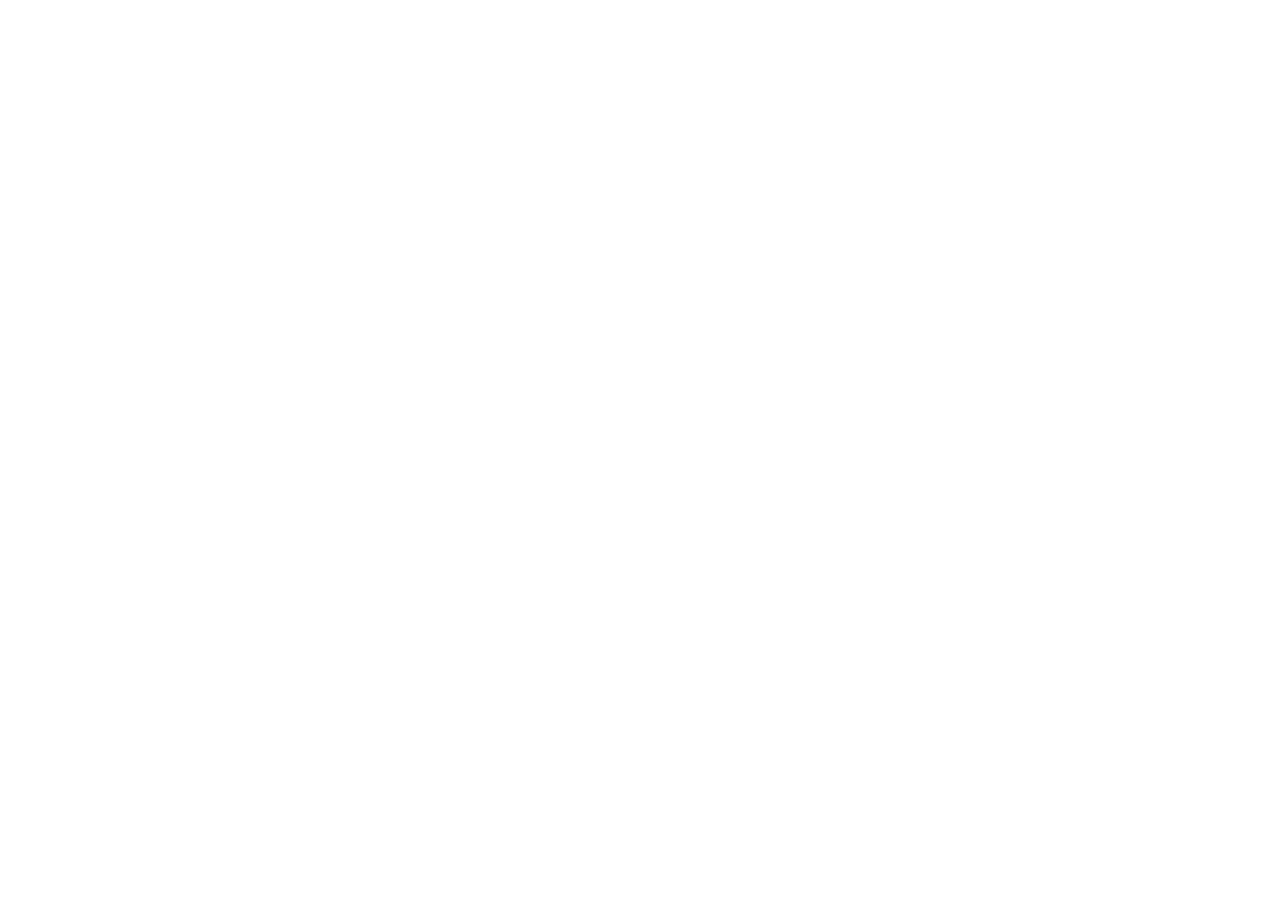
==== Level 1/Task 1/index.html @ 11c40ae3 "Files and Folder Created" ====
<!DOCTYPE html>
<html lang="en">
<head>
    <meta charset="UTF-8">
    <meta http-equiv="X-UA-Compatible" content="IE=edge">
    <meta name="viewport" content="width=device-width, initial-scale=1.0">
    <title>Document</title>
</head>
<body>
    
</body>
</html>
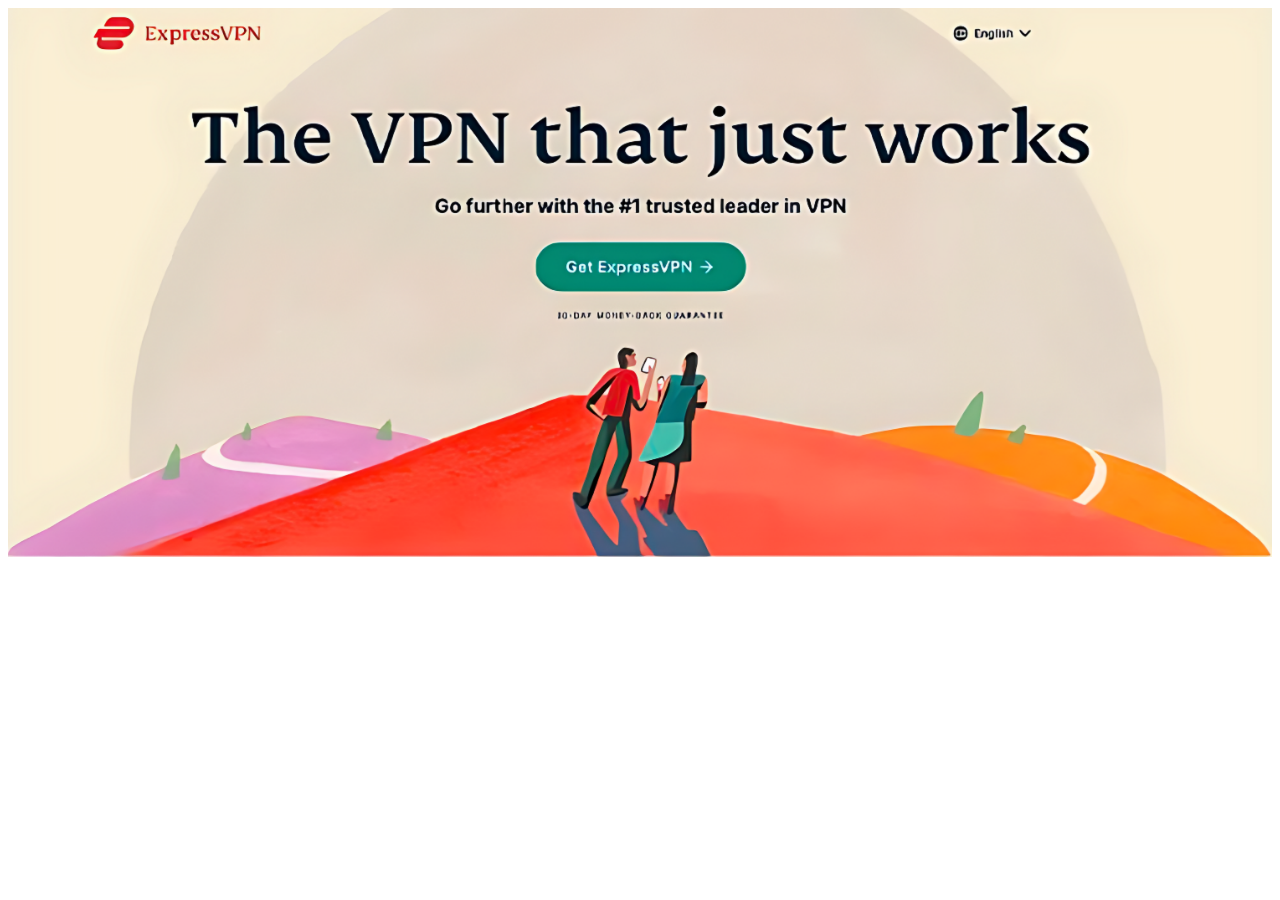
==== commit ee09de84: "header section completed" ====
--- a/Level 1/Task 1/index.html
+++ b/Level 1/Task 1/index.html
@@ -1,12 +1,17 @@
 <!DOCTYPE html>
 <html lang="en">
-<head>
-    <meta charset="UTF-8">
-    <meta http-equiv="X-UA-Compatible" content="IE=edge">
-    <meta name="viewport" content="width=device-width, initial-scale=1.0">
-    <title>Document</title>
-</head>
-<body>
-    
-</body>
-</html>+  <head>
+    <meta charset="UTF-8" />
+    <meta http-equiv="X-UA-Compatible" content="IE=edge" />
+    <meta name="viewport" content="width=device-width, initial-scale=1.0" />
+    <title>Landing Page</title>
+    <link rel="stylesheet" href="style.css" />
+  </head>
+  <body>
+   <img class="fullscreen-image" src="./Assests/Images/Capture.PNG" alt="Error 404" />
+      <!-- <div><img src="" alt="">
+    <h1>Secure access, worldwide</h1>
+    <p>Lorem ipsum dolor sit amet dolor sit amet dolor sit amet</p> -->
+</div>
+  </body>
+</html>
--- a/Level 1/Task 1/style.css
+++ b/Level 1/Task 1/style.css
@@ -0,0 +1,8 @@
+.fullscreen-image {
+    position: relative;
+    top: 0;
+    left: 0;
+    width: 100%;
+    height: 100%;
+    object-fit: cover;
+}
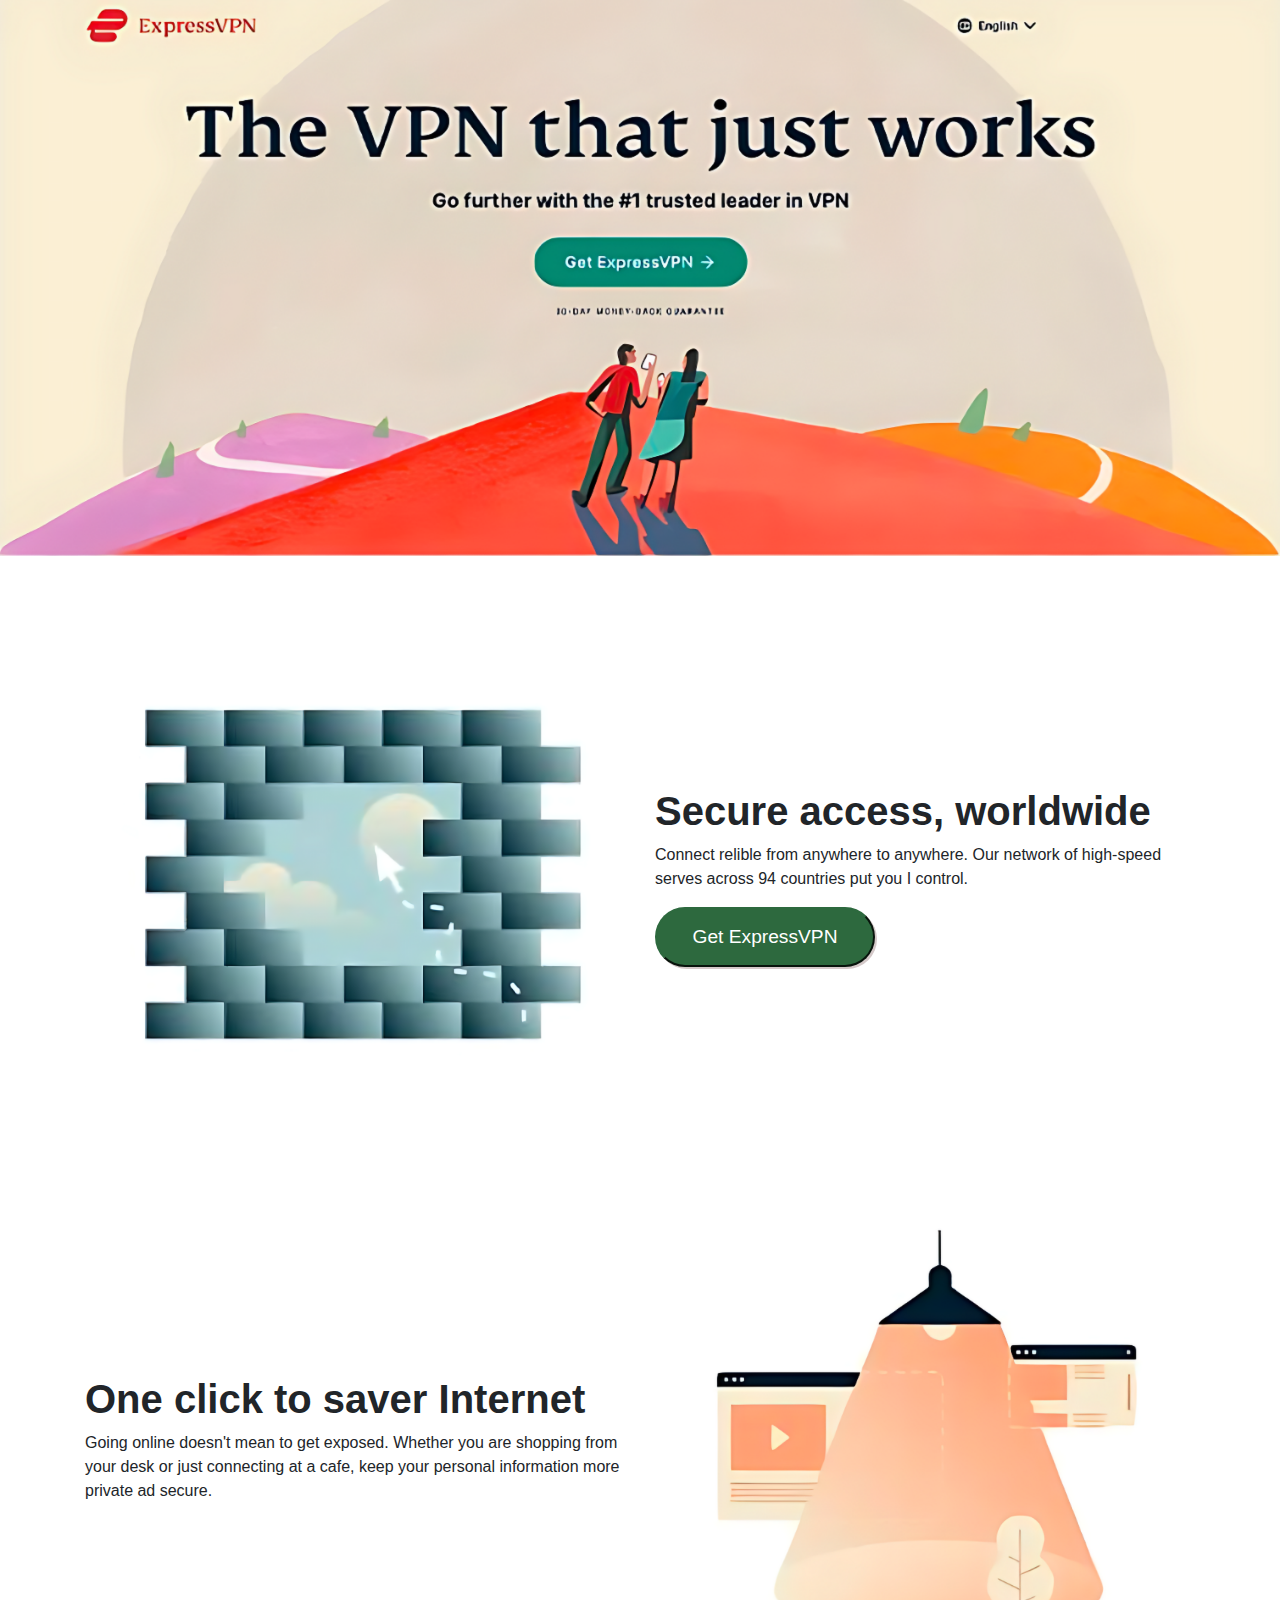
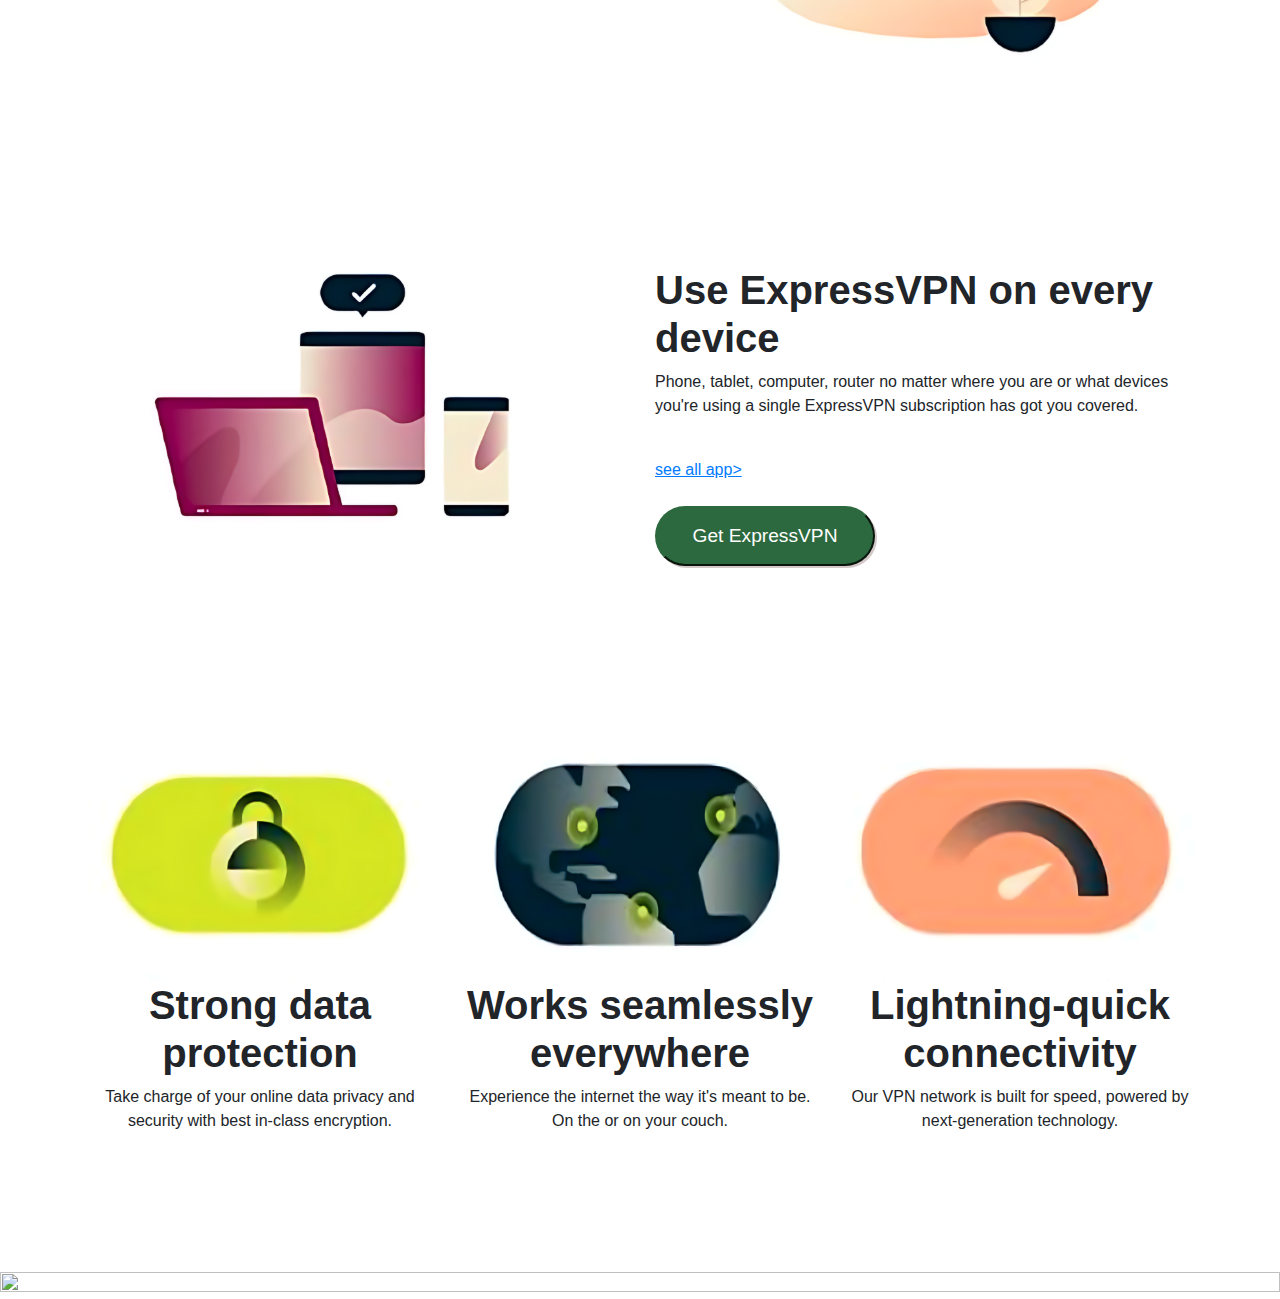
==== commit 25f2ef10: "Task one Completed" ====
--- a/Level 1/Task 1/index.html
+++ b/Level 1/Task 1/index.html
@@ -5,13 +5,76 @@
     <meta http-equiv="X-UA-Compatible" content="IE=edge" />
     <meta name="viewport" content="width=device-width, initial-scale=1.0" />
     <title>Landing Page</title>
+    <link rel="stylesheet" href="https://maxcdn.bootstrapcdn.com/bootstrap/4.0.0/css/bootstrap.min.css">
+    <script src="https://kit.fontawesome.com/fa8523d968.js" crossorigin="anonymous"></script>
     <link rel="stylesheet" href="style.css" />
   </head>
   <body>
    <img class="fullscreen-image" src="./Assests/Images/Capture.PNG" alt="Error 404" />
-      <!-- <div><img src="" alt="">
-    <h1>Secure access, worldwide</h1>
-    <p>Lorem ipsum dolor sit amet dolor sit amet dolor sit amet</p> -->
+   <div class="container">
+    <div class="row">
+      <div class="col-md-6">
+        <img src="./Assests/Images/Section 1.PNG" alt="Your Image" class="img-fluid">
+      </div>
+      <div class="col-md-6 sectwo">
+        <h1>Secure access, worldwide</h1>
+        <p>Connect relible from anywhere to anywhere. Our network of high-speed serves across 94 countries put you I control.</p>
+        <button>Get ExpressVPN</button>
+      </div>
+    </div>
+  </div>
+  <!-- Section Three -->
+  <div class="container">
+    <div class="row">
+    <div class="col-md-6 sectwo">
+      <h1>One click to saver Internet</h1>
+      <p>Going online doesn't mean to get exposed. Whether you are shopping from your desk or just connecting at a cafe, keep your personal information more private ad secure.</p> 
+    </div>
+      <div class="col-md-6">
+        <img src="./Assests/Images/Senton 3.PNG" alt="Your Image" class="img-fluid">
+      </div>
+    </div>
+  </div>
+  <!-- Section Four -->
+  <div class="container">
+    <div class="row">
+      <div class="col-md-6">
+        <img src="./Assests/Images/Section 4.PNG" alt="Your Image" class="img-fluid">
+      </div>
+      <div class="col-md-6 sectwo">
+        <h1>Use ExpressVPN on every device</h1>
+        <p>Phone, tablet, computer, router no matter where you are or what devices you're using a single ExpressVPN subscription has got you covered.</p>
+        <i class="fa-brands fa-windows fa-2x" style="color: #000000;"></i>
+        <i class="fa-brands fa-apple fa-2x" style="color: #000000;"></i>
+        <i class="fa-brands fa-android fa-2x" style="color: #000000;"></i>
+        <i class="fa-brands fa-app-store-ios fa-2x" style="color: #0a0a0a;"></i>
+        <i class="fa-brands fa-linux fa-2x" style="color: #000000;"></i><br>
+        <a href="">see all app></a><br><br>
+    <button>Get ExpressVPN</button>
+      </div>
+    </div>
+  </div>
+  <!-- Section Five -->
+  <div class="container section5">
+    <div class="row">
+      <div class="col-md-4">
+        <img class="images" src="./Assests/Images/lock.PNG" alt="">
+     <h1>Strong data protection</h1>
+     <p>Take charge of your online data privacy and security with best in-class encryption.</p>
+      </div>
+      <div class="col-md-4">
+        <img class="images" src="./Assests/Images/network.PNG" alt="">
+        <h1>Works seamlessly everywhere</h1>
+        <p>Experience the internet the way it's meant to be. On the or on your couch.</p>
+      </div>
+      <div class="col-md-4">
+        <img class="images" src="./Assests/Images/speed.PNG" alt="">
+        <h1>Lightning-quick connectivity</h1>
+        <p>Our VPN network is built for speed, powered by next-generation technology.</p>
+      </div>
+    </div>
+  </div>   
 </div>
+<img id="last" src="./Assests/Images/last.PNG" alt="">
   </body>
 </html>
--- a/Level 1/Task 1/style.css
+++ b/Level 1/Task 1/style.css
@@ -1,8 +1,49 @@
 .fullscreen-image {
+  position: relative;
+  top: 0;
+  left: 0;
+  width: 100%;
+  height: 100%;
+  object-fit: cover;
+}
+.row {
+  margin-top: 10%;
+}
+.sectwo {
+  margin: auto;
+  justify-content: center;
+}
+h1 {
+    font-weight: bold;
+}
+button {
+    font-size: larger;
+  border-radius: 30px;
+  background-color: rgb(45, 105, 62);
+  width: 220px;
+  height: 60px;
+  color: white;
+  box-shadow: 2px 2px rgb(212, 201, 201);
+  border-color: rgb(45, 105, 62);
+}
+a{
+
+text-decoration: underline;
+}
+.section5{
+    justify-content: center;
+    text-align: center;
+}
+.images{
+   height: 60%;
+   width: 100%;
+}
+#last{
+    margin-top: 10%;
     position: relative;
-    top: 0;
-    left: 0;
-    width: 100%;
-    height: 100%;
-    object-fit: cover;
-}
+  top: 0;
+  left: 0;
+  width: 100%;
+  height: 100%;
+  object-fit: cover;
+} 
